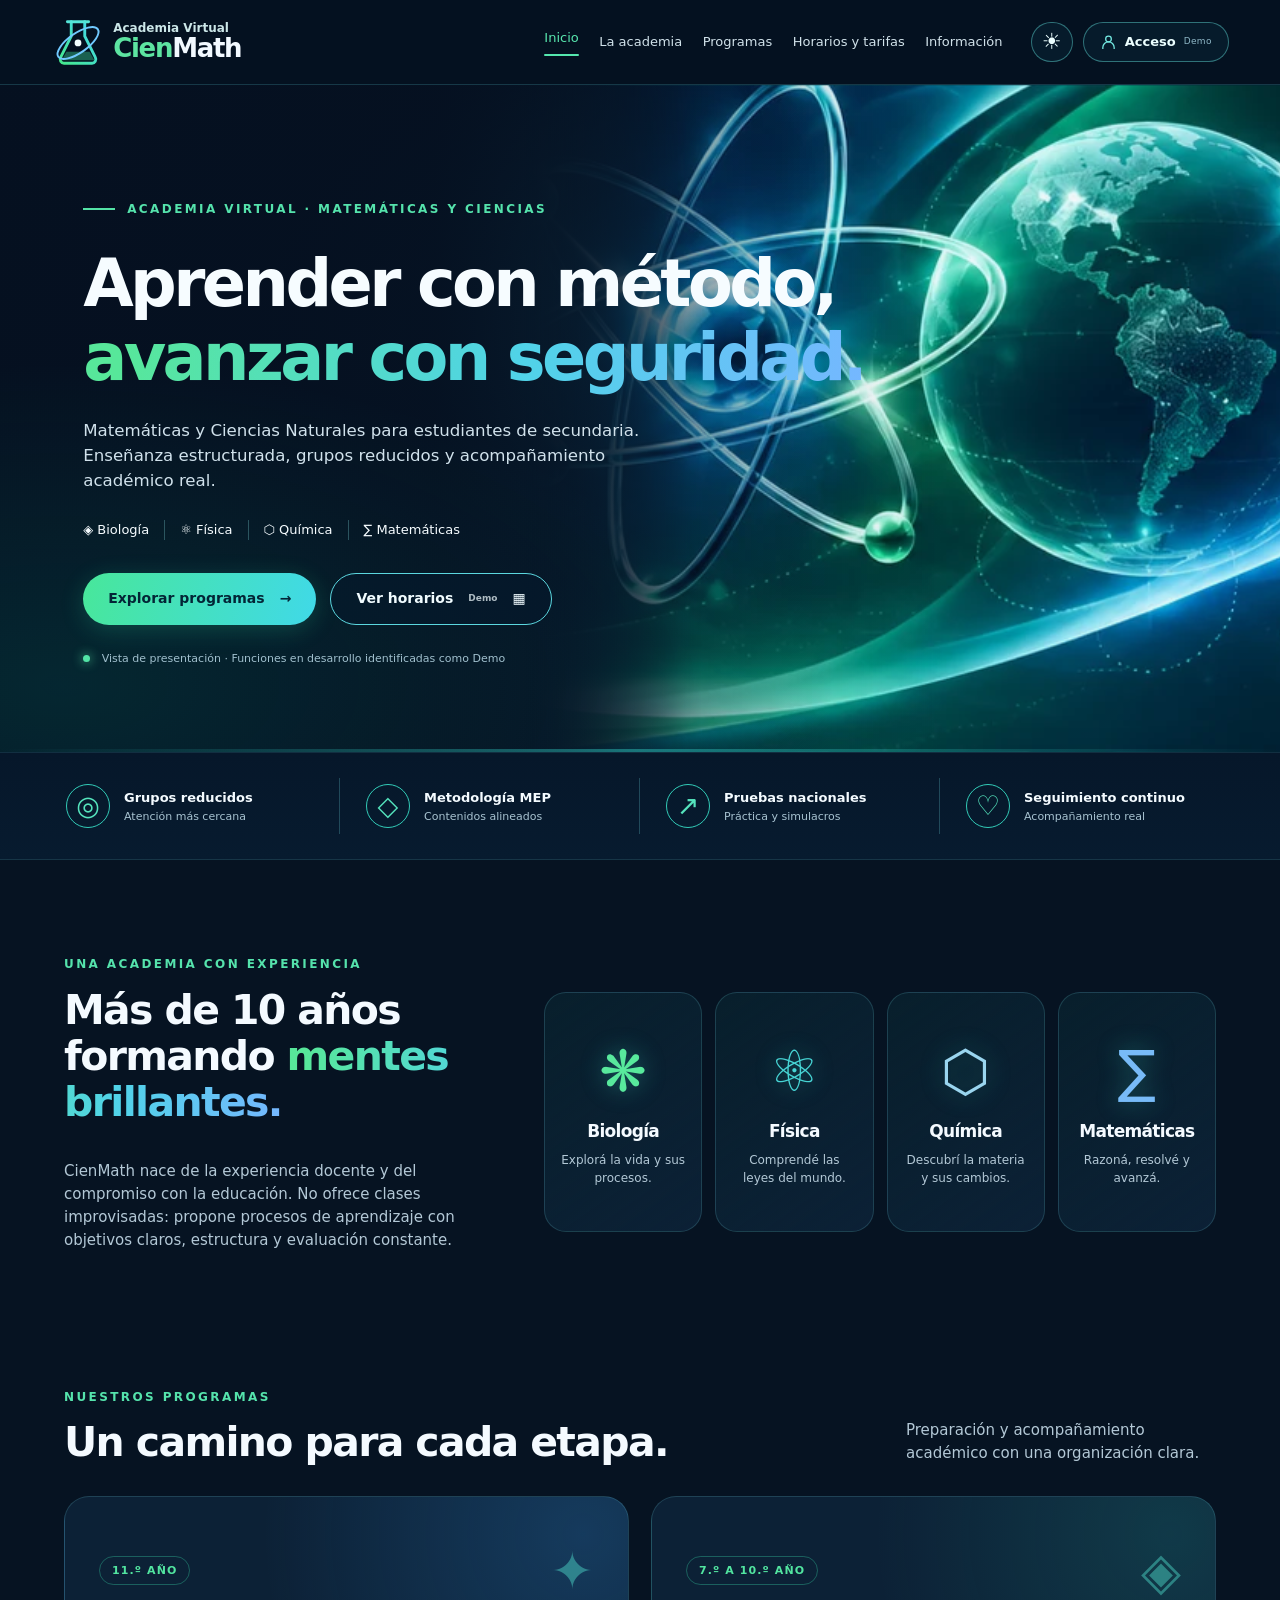
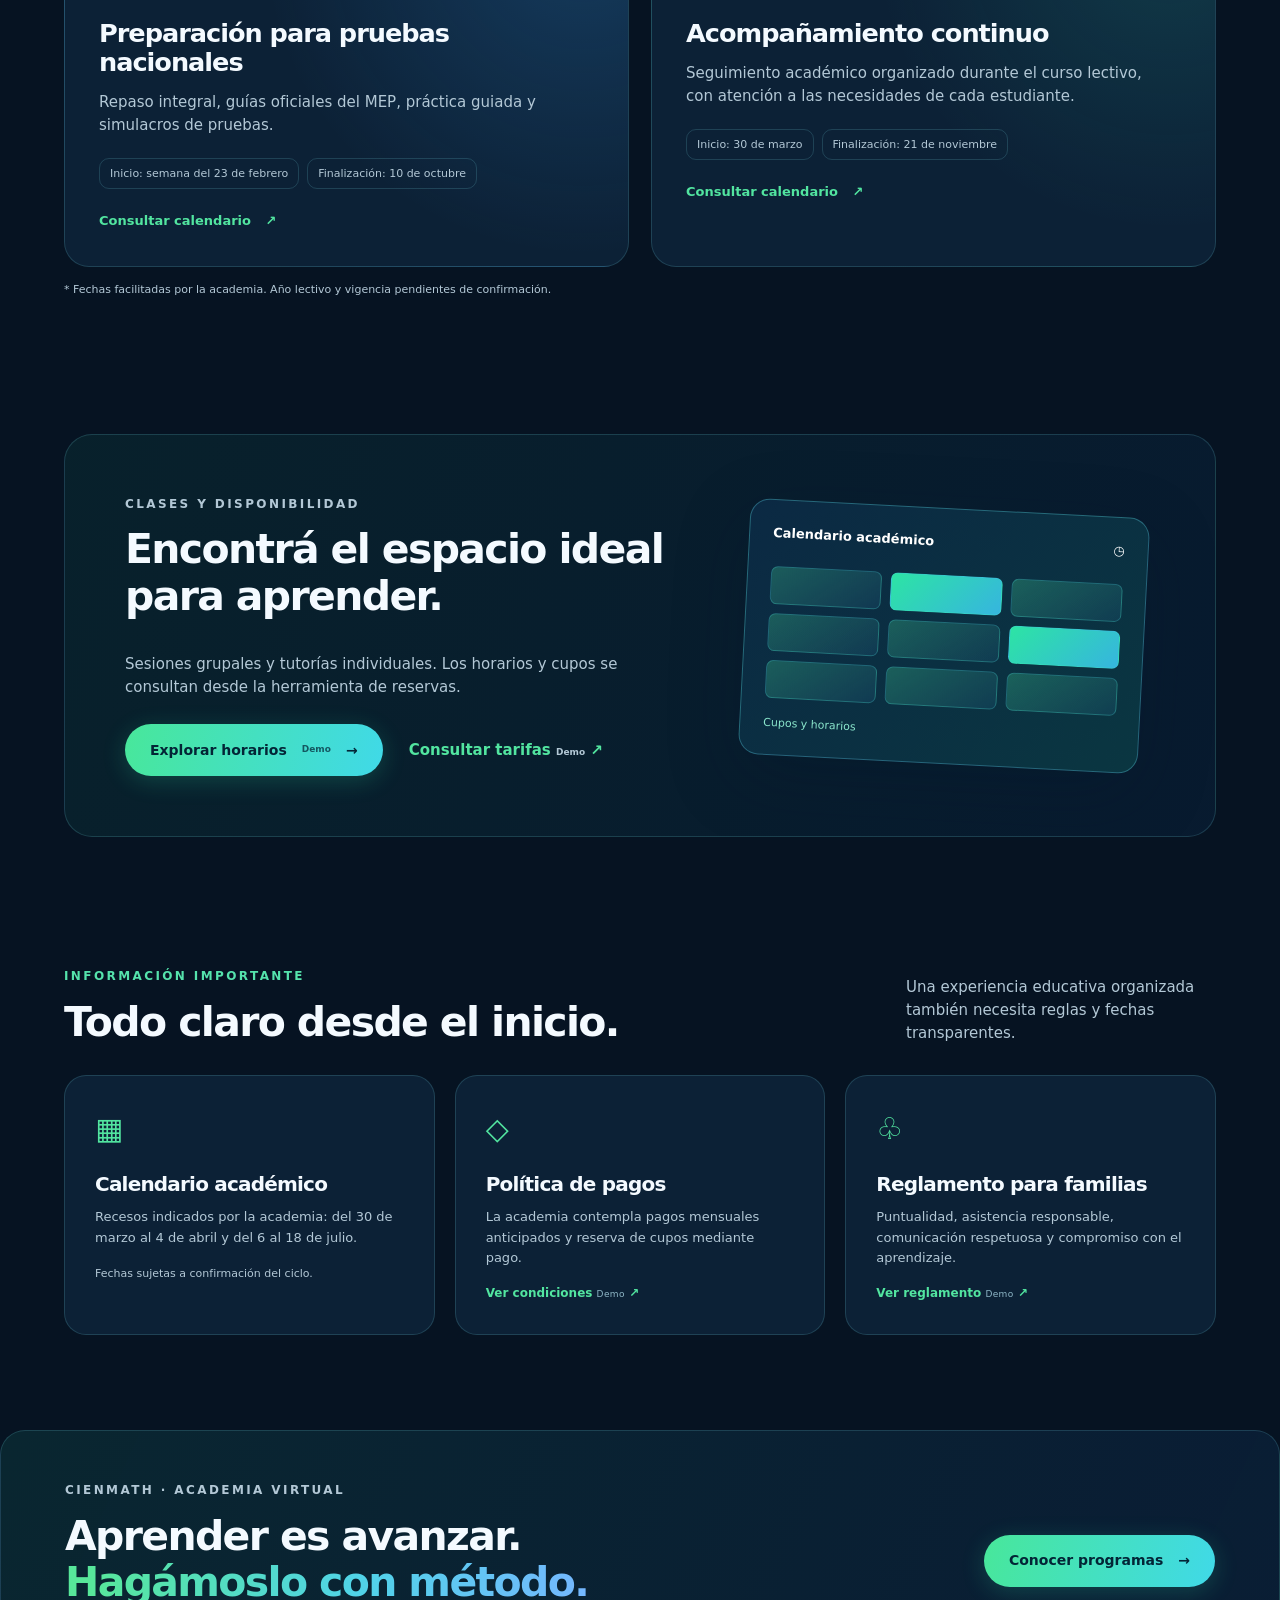
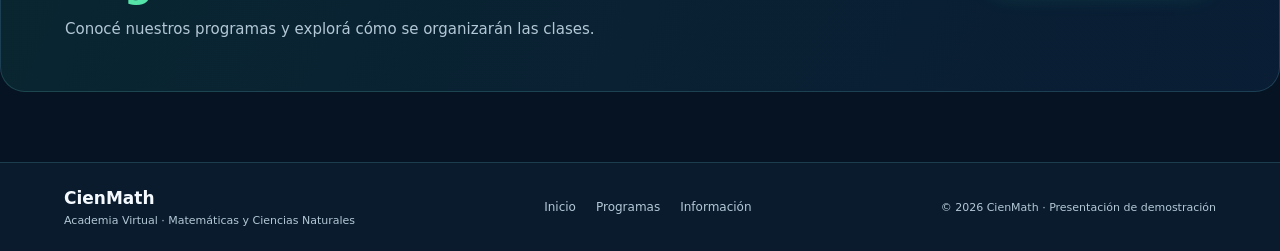
==== index.html @ b549e8f7 "Initial commit" ====
<!doctype html>
<html lang="es">
<head>
  <meta charset="utf-8">
  <meta name="viewport" content="width=device-width,initial-scale=1">
  <meta name="description" content="Academia Virtual CienMath: Matemáticas, Física, Química y Biología para secundaria. Preparación para pruebas nacionales y acompañamiento académico.">
  <meta name="theme-color" content="#071728">
  <title>CienMath | Academia Virtual de Ciencias</title>
  <!-- La portada se presenta inicialmente en oscuro; se respeta la preferencia ya elegida. -->
  <script>try{if(localStorage.getItem('cienmath:appearance')===null)localStorage.setItem('cienmath:appearance','dark')}catch(e){document.documentElement.classList.add('dark')}</script>
  <script src="js/theme.js"></script>
  <link rel="stylesheet" href="css/lobby.css">
</head>
<body>
  <a class="skip-link" href="#contenido">Saltar al contenido</a>
  <header class="lobby-header" id="inicio">
    <div class="header-inner">
      <a href="#inicio" class="identity" aria-label="CienMath · Inicio">
        <svg class="identity-icon" viewBox="0 0 56 56" aria-hidden="true"><defs><linearGradient id="logoG" x1="0" x2="1" y1="1" y2="0"><stop stop-color="#45e88c"/><stop offset="1" stop-color="#43d7f5"/></linearGradient></defs><path d="M21 7v15L10 44a4 4 0 0 0 3.6 6h28.8a4 4 0 0 0 3.6-6L35 22V7" fill="none" stroke="url(#logoG)" stroke-width="3" stroke-linecap="round"/><path d="M16 38h24l5 9H11z" fill="#40e49e" opacity=".38"/><path d="M17 7h22" stroke="#55e5d8" stroke-width="3" stroke-linecap="round"/><ellipse cx="28" cy="29" rx="25" ry="10" fill="none" stroke="#70c9ff" stroke-width="2" transform="rotate(-35 28 29)"/><circle cx="28" cy="29" r="3.5" fill="#f3ffff"/></svg>
        <span class="identity-type"><small>Academia Virtual</small><strong><em>Cien</em>Math</strong></span>
      </a>
      <button class="mobile-menu" id="mobile-menu" type="button" aria-controls="site-nav" aria-expanded="false" aria-label="Abrir menú"><span></span><span></span><span></span></button>
      <nav class="site-nav" id="site-nav" aria-label="Navegación principal">
        <a class="active" href="#inicio">Inicio</a><a href="#academia">La academia</a><a href="#programas">Programas</a><a href="#horarios">Horarios y tarifas</a><a href="#informacion">Información</a>
      </nav>
      <div class="header-actions">
        <button class="theme-control" data-theme-toggle type="button" aria-label="Cambiar tema">☾</button>
        <button class="access-button" data-open-access type="button"><svg viewBox="0 0 24 24" aria-hidden="true"><circle cx="12" cy="7" r="4"/><path d="M4 21v-2a8 8 0 0 1 16 0v2"/></svg> Acceso <span class="micro-demo">Demo</span></button>
      </div>
    </div>
  </header>
  <main id="contenido">
    <section class="hero" aria-labelledby="hero-title">
      <div class="hero-art" aria-hidden="true"></div>
      <div class="hero-glow" aria-hidden="true"></div>
      <div class="hero-inner">
        <div class="hero-copy">
          <p class="eyebrow"><span class="eyebrow-line"></span> ACADEMIA VIRTUAL · MATEMÁTICAS Y CIENCIAS</p>
          <h1 id="hero-title">Aprender con método,<br><span>avanzar con seguridad.</span></h1>
          <p class="hero-description">Matemáticas y Ciencias Naturales para estudiantes de secundaria. Enseñanza estructurada, grupos reducidos y acompañamiento académico real.</p>
          <div class="subjects-line" aria-label="Áreas de enseñanza"><span>◈ Biología</span><span>⚛ Física</span><span>⬡ Química</span><span>∑ Matemáticas</span></div>
          <div class="hero-buttons"><a href="#programas" class="cta primary">Explorar programas <span aria-hidden="true">→</span></a><a href="estudiantes.html" class="cta outline">Ver horarios <small>Demo</small><span aria-hidden="true">▦</span></a></div>
          <p class="hero-note"><span class="pulse"></span> Vista de presentación · Funciones en desarrollo identificadas como Demo</p>
        </div>
      </div>
      <div class="hero-bottom-light" aria-hidden="true"></div>
    </section>
    <section class="benefits" aria-label="Ventajas de CienMath"><div class="benefits-inner">
      <div class="benefit"><span class="benefit-icon">◎</span><span><b>Grupos reducidos</b><small>Atención más cercana</small></span></div>
      <div class="benefit"><span class="benefit-icon">◇</span><span><b>Metodología MEP</b><small>Contenidos alineados</small></span></div>
      <div class="benefit"><span class="benefit-icon">↗</span><span><b>Pruebas nacionales</b><small>Práctica y simulacros</small></span></div>
      <div class="benefit"><span class="benefit-icon">♡</span><span><b>Seguimiento continuo</b><small>Acompañamiento real</small></span></div>
    </div></section>
    <section class="content-section academy-section" id="academia">
      <div class="section-heading"><p class="kicker">UNA ACADEMIA CON EXPERIENCIA</p><h2>Más de 10 años formando <span>mentes brillantes.</span></h2><p>CienMath nace de la experiencia docente y del compromiso con la educación. No ofrece clases improvisadas: propone procesos de aprendizaje con objetivos claros, estructura y evaluación constante.</p></div>
      <div class="subject-cards">
        <article class="subject-card biology"><span class="subject-symbol">❋</span><h3>Biología</h3><p>Explorá la vida y sus procesos.</p></article>
        <article class="subject-card physics"><span class="subject-symbol">⚛</span><h3>Física</h3><p>Comprendé las leyes del mundo.</p></article>
        <article class="subject-card chemistry"><span class="subject-symbol">⬡</span><h3>Química</h3><p>Descubrí la materia y sus cambios.</p></article>
        <article class="subject-card mathematics"><span class="subject-symbol">∑</span><h3>Matemáticas</h3><p>Razoná, resolvé y avanzá.</p></article>
      </div>
    </section>
    <section class="content-section programs-section" id="programas">
      <div class="section-title-row"><div><p class="kicker">NUESTROS PROGRAMAS</p><h2>Un camino para cada etapa.</h2></div><p>Preparación y acompañamiento académico con una organización clara.</p></div>
      <div class="program-grid">
        <article class="program-card featured"><div class="program-top"><span class="program-tag">11.º AÑO</span><span class="program-art">✦</span></div><h3>Preparación para pruebas nacionales</h3><p>Repaso integral, guías oficiales del MEP, práctica guiada y simulacros de pruebas.</p><div class="program-dates"><span>Inicio: semana del 23 de febrero</span><span>Finalización: 10 de octubre</span></div><a href="#informacion" class="program-link">Consultar calendario <span>↗</span></a></article>
        <article class="program-card"><div class="program-top"><span class="program-tag">7.º A 10.º AÑO</span><span class="program-art">◈</span></div><h3>Acompañamiento continuo</h3><p>Seguimiento académico organizado durante el curso lectivo, con atención a las necesidades de cada estudiante.</p><div class="program-dates"><span>Inicio: 30 de marzo</span><span>Finalización: 21 de noviembre</span></div><a href="#informacion" class="program-link">Consultar calendario <span>↗</span></a></article>
      </div>
      <p class="disclaimer">* Fechas facilitadas por la academia. Año lectivo y vigencia pendientes de confirmación.</p>
    </section>
    <section class="content-section schedule-section" id="horarios">
      <div class="schedule-panel"><div><p class="kicker">CLASES Y DISPONIBILIDAD</p><h2>Encontrá el espacio ideal para aprender.</h2><p>Sesiones grupales y tutorías individuales. Los horarios y cupos se consultan desde la herramienta de reservas.</p><div class="schedule-actions"><a href="estudiantes.html" class="cta primary">Explorar horarios <small>Demo</small> <span>→</span></a><button class="text-button" data-open-info="tarifas" type="button">Consultar tarifas <small>Demo</small> ↗</button></div></div><div class="schedule-visual" aria-hidden="true"><div class="calendar-head"><span>Calendario académico</span><span>◷</span></div><div class="calendar-bars"><i></i><i></i><i></i><i></i><i></i><i></i><i></i><i></i><i></i></div><span class="calendar-floating">Cupos y horarios</span></div></div>
    </section>
    <section class="content-section info-section" id="informacion"><div class="section-title-row"><div><p class="kicker">INFORMACIÓN IMPORTANTE</p><h2>Todo claro desde el inicio.</h2></div><p>Una experiencia educativa organizada también necesita reglas y fechas transparentes.</p></div>
      <div class="info-grid">
        <article class="info-card"><div class="info-symbol">▦</div><h3>Calendario académico</h3><p>Recesos indicados por la academia: del 30 de marzo al 4 de abril y del 6 al 18 de julio.</p><small>Fechas sujetas a confirmación del ciclo.</small></article>
        <article class="info-card"><div class="info-symbol">◇</div><h3>Política de pagos</h3><p>La academia contempla pagos mensuales anticipados y reserva de cupos mediante pago.</p><button data-open-info="pagos" type="button">Ver condiciones <span class="micro-demo">Demo</span> ↗</button></article>
        <article class="info-card"><div class="info-symbol">♧</div><h3>Reglamento para familias</h3><p>Puntualidad, asistencia responsable, comunicación respetuosa y compromiso con el aprendizaje.</p><button data-open-info="reglamento" type="button">Ver reglamento <span class="micro-demo">Demo</span> ↗</button></article>
      </div>
    </section>
    <section class="closing"><div><p class="kicker">CIENMATH · ACADEMIA VIRTUAL</p><h2>Aprender es avanzar.<br><span>Hagámoslo con método.</span></h2><p>Conocé nuestros programas y explorá cómo se organizarán las clases.</p></div><a href="#programas" class="cta primary">Conocer programas <span>→</span></a></section>
  </main>
  <footer class="lobby-footer"><div class="footer-inner"><div><strong>CienMath</strong><span>Academia Virtual · Matemáticas y Ciencias Naturales</span></div><div class="footer-links"><a href="#inicio">Inicio</a><a href="#programas">Programas</a><a href="#informacion">Información</a></div><small>© 2026 CienMath · Presentación de demostración</small></div></footer>
  <!-- Los diálogos informativos no capturan datos ni simulan servicios activos. -->
  <dialog id="access-dialog" class="lobby-dialog"><div class="dialog-inner"><button class="dialog-close" data-close-dialog type="button" aria-label="Cerrar">×</button><p class="kicker">ACCESO DEL PERSONAL · DEMO</p><h2>Panel de la academia</h2><p>Ingresá como administrador o como uno de los profesores creados para recorrer la academia. Acceso simulado sin contraseñas ni seguridad real.</p><div class="dialog-links"><a href="acceso.html">Elegir perfil e ingresar <span>↗</span></a></div><small>Los cambios se almacenan únicamente en este navegador. No ingresar datos personales reales.</small></div></dialog>
  <dialog id="info-dialog" class="lobby-dialog"><div class="dialog-inner"><button class="dialog-close" data-close-dialog type="button" aria-label="Cerrar">×</button><p class="kicker">INFORMACIÓN INSTITUCIONAL · DEMO</p><h2 id="info-dialog-title">Información</h2><div id="info-dialog-body"></div><p class="dialog-footnote">Contenido facilitado por la academia. Debe revisarse y aprobarse antes de su publicación definitiva.</p></div></dialog>
  <script src="js/lobby.js" defer></script>
</body>
</html>
---- css/lobby.css ----
/* CIENMATH · Lobby institucional V13.8.18 · CSS aislado de las herramientas */
:root{color-scheme:light;--page:#f1f7f8;--surface:#fff;--ink:#0c293a;--muted:#506778;--edge:rgba(29,94,104,.17);--card:#fff;--accent:#159f80;--accent2:#1e9dc4}
:root.dark{color-scheme:dark;--page:#061322;--surface:#091b2d;--ink:#f4faff;--muted:#b3c8d6;--edge:rgba(115,214,226,.18);--card:#0c2136;--accent:#52e5a0;--accent2:#52cfff}
*{box-sizing:border-box}html{scroll-behavior:smooth;scroll-padding-top:94px}body{margin:0;background:var(--page);color:var(--ink);font:15px/1.55 system-ui,-apple-system,'Segoe UI',sans-serif;overflow-x:hidden}button,a{font:inherit}a{color:inherit;text-decoration:none}button{cursor:pointer}button:focus-visible,a:focus-visible{outline:3px solid #5deec4;outline-offset:4px}button:disabled{cursor:not-allowed}h1,h2,h3,p{margin-top:0}h1,h2,h3{line-height:1.13;letter-spacing:-.04em}h2{font-size:clamp(2rem,3.2vw,3.4rem)}.skip-link{position:absolute;left:-9999px}.skip-link:focus{left:12px;top:12px;z-index:999;background:white;color:#123;padding:12px}
.lobby-header{position:sticky;top:0;z-index:80;background:rgba(5,18,33,.92);border-bottom:1px solid rgba(89,198,214,.21);backdrop-filter:blur(22px);-webkit-backdrop-filter:blur(22px);color:#f2f9ff}.header-inner{max-width:1500px;margin:auto;min-height:84px;padding:10px clamp(18px,4vw,58px);display:flex;align-items:center;gap:clamp(12px,2.2vw,34px)}.identity{display:flex;align-items:center;gap:8px;flex-shrink:0}.identity-icon{width:54px;height:54px}.identity-type{display:flex;flex-direction:column;line-height:1.03}.identity-type small{font-size:12px;font-weight:550;color:#cce7e8}.identity-type strong{font-size:26px;letter-spacing:-.05em}.identity-type em{font-style:normal;color:#5de4a1}.site-nav{display:flex;align-items:center;gap:clamp(12px,1.6vw,27px);margin-left:auto}.site-nav a{font-size:13px;color:#d1e2ea;white-space:nowrap;transition:color .2s}.site-nav a:hover,.site-nav a.active{color:#58e7ae}.site-nav a.active:after{content:'';display:block;height:2px;background:#55e7ae;border-radius:5px;margin-top:5px}.header-actions{display:flex;align-items:center;gap:10px}.theme-control,.access-button{color:#ecffff;background:rgba(10,37,53,.55);border:1px solid rgba(98,225,222,.44);border-radius:999px;min-height:40px;transition:transform .2s,box-shadow .2s}.theme-control{width:42px;font-size:22px}.access-button{display:flex;align-items:center;gap:8px;padding:0 16px;font-weight:650;font-size:13px}.access-button svg{width:17px;height:17px;stroke:#73e8e1;stroke-width:1.8;fill:none}.theme-control:hover,.access-button:hover{transform:translateY(-2px);box-shadow:0 0 20px rgba(58,220,198,.25)}.micro-demo{font-size:9px;color:#90b9c9;font-weight:500;letter-spacing:.04em}.mobile-menu{display:none}
.hero{position:relative;isolation:isolate;min-height:620px;background:radial-gradient(ellipse at 70% 35%,#103d53 0,transparent 50%),linear-gradient(125deg,#061223 4%,#071e32 65%,#073847 100%);color:#f6fcff;overflow:hidden}.hero-art{position:absolute;z-index:-1;right:-1%;top:0;width:min(60%,920px);height:100%;background-image:linear-gradient(90deg,#07172a 0%,rgba(7,23,42,.1) 21%,transparent 55%),url('../assets/cienmath-ciencia-hero.webp');background-position:center,center;background-size:cover,cover;opacity:.97;mask-image:linear-gradient(to right,transparent 0%,black 23%);-webkit-mask-image:linear-gradient(to right,transparent 0%,black 23%)}.hero-glow{position:absolute;z-index:-1;inset:0;background:radial-gradient(ellipse at 5% 90%,rgba(4,158,135,.16),transparent 38%),linear-gradient(90deg,rgba(5,16,32,.95) 0%,rgba(5,16,32,.9) 34%,transparent 65%)}.hero-inner{max-width:1500px;min-height:620px;margin:auto;padding:clamp(80px,9vw,145px) clamp(22px,6.5vw,105px) 85px;display:flex;align-items:center}.hero-copy{max-width:800px;position:relative;z-index:2}.eyebrow,.kicker{font-size:12px;letter-spacing:.2em;font-weight:800;color:#55e3ac}.eyebrow{display:flex;align-items:center;gap:12px;margin-bottom:28px}.eyebrow-line{display:inline-block;width:32px;height:2px;background:#54e3a6}.hero h1{font-size:clamp(2.5rem,5.1vw,5.5rem);max-width:890px;letter-spacing:-.055em;margin-bottom:25px;text-wrap:balance}.hero h1 span,.content-section h2 span,.closing h2 span{background:linear-gradient(95deg,#57e79a 5%,#50d3e8 56%,#75b7ff 100%);-webkit-background-clip:text;background-clip:text;color:transparent}.hero-description{font-size:clamp(1rem,1.3vw,1.22rem);line-height:1.5;color:#d1e2ec;max-width:565px;margin-bottom:26px}.subjects-line{display:flex;align-items:center;gap:0;flex-wrap:wrap;margin-bottom:33px}.subjects-line span{font-size:13px;padding:0 15px;border-right:1px solid rgba(132,222,224,.3);white-space:nowrap}.subjects-line span:first-child{padding-left:0}.subjects-line span:last-child{border:0}.hero-buttons,.schedule-actions{display:flex;align-items:center;gap:14px;flex-wrap:wrap}.cta{display:inline-flex;align-items:center;justify-content:center;gap:15px;border-radius:999px;min-height:52px;padding:12px 25px;font-size:14px;font-weight:750;transition:transform .22s,box-shadow .22s;white-space:nowrap}.cta:hover{transform:translateY(-3px)}.cta.primary{background:linear-gradient(105deg,#48e79a,#40d9e8);color:#032536;box-shadow:0 5px 24px rgba(47,229,171,.2)}.cta.primary:hover{box-shadow:0 9px 32px rgba(47,229,171,.4)}.cta.outline{border:1px solid #5bd7df;color:#f1fcff;background:rgba(4,25,45,.55)}.cta.outline:hover{box-shadow:0 0 22px rgba(74,209,227,.2)}.cta small{font-size:9px;opacity:.72;font-weight:600}.hero-note{font-size:11px;color:#a1c0ce;margin-top:25px;margin-bottom:0}.pulse{display:inline-block;width:7px;height:7px;border-radius:50%;background:#52e4a6;box-shadow:0 0 11px #52e4a6;margin-right:8px}.hero-bottom-light{position:absolute;bottom:0;left:0;right:0;height:3px;background:linear-gradient(90deg,transparent,#27a7a4,transparent);opacity:.6}
.benefits{background:linear-gradient(180deg,#06172a,#071b2f);color:#f4fbff;border-top:1px solid rgba(115,223,227,.1);border-bottom:1px solid rgba(115,223,227,.15)}.benefits-inner{max-width:1400px;margin:auto;padding:25px 40px;display:grid;grid-template-columns:repeat(4,1fr)}.benefit{display:flex;align-items:center;gap:14px;padding:6px 26px;border-right:1px solid rgba(111,221,226,.25)}.benefit:last-child{border:0}.benefit-icon{width:44px;height:44px;display:grid;place-items:center;flex-shrink:0;border:1px solid #32cbb7;border-radius:50%;color:#55e4bd;font-size:27px}.benefit b,.benefit small{display:block}.benefit b{font-size:13px}.benefit small{color:#a8c3d1;font-size:11px}
.content-section{max-width:1440px;margin:auto;padding:95px clamp(22px,5vw,75px);scroll-margin-top:86px}.kicker{margin-bottom:13px}.academy-section{display:grid;grid-template-columns:.9fr 1.4fr;gap:48px;align-items:center}.section-heading h2{max-width:550px}.section-heading>p:last-child,.section-title-row>p,.schedule-panel p,.closing p{color:var(--muted);max-width:560px}.subject-cards{display:grid;grid-template-columns:repeat(4,minmax(0,1fr));gap:13px}.subject-card{min-height:240px;border:1px solid var(--edge);border-radius:22px;background:linear-gradient(145deg,rgba(34,179,168,.08),var(--card));padding:28px 16px 20px;text-align:center;display:flex;flex-direction:column;align-items:center;justify-content:center;transition:transform .25s,border-color .25s,box-shadow .25s}.subject-card:hover{transform:translateY(-6px);border-color:rgba(80,221,186,.6);box-shadow:0 14px 40px rgba(2,22,39,.18)}.subject-symbol{font-size:57px;line-height:1;color:#47d5d5;text-shadow:0 0 24px rgba(57,212,198,.4)}.biology .subject-symbol{color:#58e99c}.chemistry .subject-symbol{color:#9ad5ef}.mathematics .subject-symbol{color:#78bbf8}.subject-card h3{font-size:17px;margin:22px 0 9px}.subject-card p{color:var(--muted);font-size:12px;margin:0}.programs-section{padding-top:25px}.section-title-row{display:flex;align-items:end;justify-content:space-between;gap:24px;margin-bottom:30px}.section-title-row h2{margin:0}.section-title-row>p{max-width:310px;margin:0}.program-grid{display:grid;grid-template-columns:repeat(2,minmax(0,1fr));gap:22px}.program-card{position:relative;overflow:hidden;min-height:350px;border-radius:25px;border:1px solid var(--edge);padding:34px;background:radial-gradient(circle at 92% 10%,rgba(44,207,184,.14),transparent 48%),var(--card)}.program-card.featured{background:radial-gradient(circle at 92% 10%,rgba(54,153,238,.21),transparent 52%),var(--card)}.program-top{display:flex;justify-content:space-between;align-items:center}.program-tag{border:1px solid rgba(55,209,163,.36);border-radius:99px;padding:5px 12px;font-size:11px;color:var(--accent);letter-spacing:.1em;font-weight:750}.program-art{font-size:52px;color:rgba(80,224,206,.45)}.program-card h3{font-size:clamp(1.35rem,2vw,2rem);max-width:470px;margin:8px 0 14px}.program-card>p{color:var(--muted);max-width:480px}.program-dates{display:flex;gap:8px;flex-wrap:wrap;margin:20px 0}.program-dates span{border:1px solid var(--edge);border-radius:10px;padding:6px 10px;color:var(--muted);font-size:11px}.program-link{color:var(--accent);font-weight:750;font-size:13px}.program-link span{margin-left:10px}.disclaimer{font-size:11px;color:var(--muted);margin-top:14px}.schedule-section{padding-top:30px}.schedule-panel{display:grid;grid-template-columns:1.15fr .85fr;align-items:center;gap:35px;border:1px solid var(--edge);border-radius:28px;padding:clamp(28px,5vw,60px);background:linear-gradient(110deg,rgba(38,200,158,.08),rgba(32,121,207,.08));overflow:hidden}.schedule-panel h2{max-width:610px}.schedule-actions{margin-top:25px}.text-button{background:transparent;border:0;color:var(--accent);font-weight:700;padding:12px}.text-button small{font-size:9px;color:var(--muted)}.schedule-visual{max-width:400px;width:100%;justify-self:center;transform:rotate(3deg);border:1px solid rgba(89,205,226,.35);border-radius:20px;padding:23px;background:linear-gradient(135deg,#0b2943,#0a3641);box-shadow:0 22px 70px rgba(0,24,44,.25);color:white}.calendar-head{display:flex;justify-content:space-between;font-weight:700;font-size:13px;margin-bottom:23px}.calendar-bars{display:grid;grid-template-columns:repeat(3,1fr);gap:9px}.calendar-bars i{height:38px;border:1px solid rgba(70,208,210,.28);border-radius:7px;background:linear-gradient(145deg,rgba(72,227,159,.27),rgba(73,155,224,.1))}.calendar-bars i:nth-child(2),.calendar-bars i:nth-child(6){background:linear-gradient(135deg,#2de4a4,#36b5df)}.calendar-floating{display:block;color:#8be7cd;font-size:11px;margin-top:16px}.info-section{padding-top:35px}.info-grid{display:grid;grid-template-columns:repeat(3,1fr);gap:20px}.info-card{padding:30px;border-radius:22px;border:1px solid var(--edge);background:var(--card)}.info-symbol{font-size:30px;color:var(--accent)}.info-card h3{font-size:20px;margin:20px 0 12px}.info-card p{color:var(--muted);font-size:13px}.info-card small{font-size:11px;color:var(--muted)}.info-card button{background:none;border:0;color:var(--accent);padding:0;font-weight:750;font-size:12px}.closing{max-width:1300px;margin:0 auto 70px;padding:50px clamp(25px,5vw,65px);display:flex;align-items:center;justify-content:space-between;gap:30px;border-radius:25px;border:1px solid var(--edge);background:linear-gradient(115deg,rgba(35,182,156,.12),rgba(43,120,218,.1))}.closing h2{margin-bottom:13px}.closing p:last-child{margin-bottom:0}.lobby-footer{border-top:1px solid var(--edge);background:var(--surface)}.footer-inner{max-width:1440px;margin:auto;padding:22px clamp(22px,5vw,75px);display:flex;align-items:center;justify-content:space-between;gap:25px}.footer-inner>div:first-child{display:flex;flex-direction:column}.footer-inner strong{font-size:17px}.footer-inner span,.footer-inner small{font-size:11px;color:var(--muted)}.footer-links{display:flex;gap:20px}.footer-links a{font-size:12px;color:var(--muted)}.footer-links a:hover{color:var(--accent)}
.lobby-dialog{width:min(510px,calc(100% - 30px));border:1px solid rgba(89,217,206,.38);border-radius:24px;padding:0;background:var(--card);color:var(--ink);box-shadow:0 24px 90px rgba(0,0,0,.38)}.lobby-dialog::backdrop{background:rgba(0,10,22,.76);backdrop-filter:blur(6px)}.dialog-inner{padding:35px;position:relative}.dialog-close{position:absolute;right:18px;top:14px;border:0;background:transparent;color:var(--muted);font-size:30px}.dialog-inner h2{font-size:28px}.dialog-inner p:not(.kicker){color:var(--muted)}.dialog-inner small,.dialog-footnote{color:var(--muted);font-size:11px}.dialog-links{display:grid;gap:10px;margin:25px 0}.dialog-links a{display:flex;justify-content:space-between;align-items:center;border:1px solid var(--edge);border-radius:12px;padding:15px;color:var(--accent);font-weight:700}.dialog-links a:hover{background:rgba(61,218,180,.08)}#info-dialog-body ul{padding-left:20px;color:var(--muted)}#info-dialog-body li{margin:8px 0}
:root:not(.dark) .hero,:root:not(.dark) .benefits,:root:not(.dark) .lobby-header{color:#f4fbff}:root:not(.dark) .subject-card{box-shadow:0 8px 22px rgba(17,80,93,.04)}
@media(max-width:1220px){.header-inner{gap:13px}.site-nav{gap:13px}.site-nav a{font-size:12px}.identity-type strong{font-size:22px}.identity-icon{width:44px}.academy-section{grid-template-columns:1fr}.subject-cards{max-width:900px}.hero-art{width:64%;opacity:.75}}
@media(max-width:980px){.mobile-menu{display:flex;flex-direction:column;gap:5px;order:3;border:1px solid rgba(98,225,222,.44);border-radius:10px;background:transparent;padding:11px}.mobile-menu span{display:block;width:20px;height:2px;background:#e9fcff}.header-actions{margin-left:auto}.site-nav{display:none;position:absolute;top:100%;left:0;right:0;padding:15px 25px 25px;background:#081b2e;box-shadow:0 18px 24px rgba(0,0,0,.22);flex-direction:column;align-items:stretch;gap:14px}.site-nav.open{display:flex}.site-nav a{font-size:14px}.site-nav a.active:after{display:none}.hero-art{right:-22%;width:86%;opacity:.48}.hero-glow{background:linear-gradient(90deg,rgba(5,16,32,.95),rgba(5,16,32,.65))}.hero h1{font-size:clamp(2.6rem,6vw,4.5rem)}.benefits-inner{grid-template-columns:repeat(2,1fr);gap:20px}.benefit:nth-child(2){border:0}.info-grid{grid-template-columns:1fr 1fr}.info-card:last-child{grid-column:span 2}.closing{margin-left:20px;margin-right:20px}}
@media(max-width:680px){.header-inner{min-height:68px;padding:8px 15px}.identity-icon{width:39px;height:39px}.identity-type strong{font-size:20px}.identity-type small{font-size:9px}.access-button{padding:0 11px;min-height:36px;font-size:12px}.access-button svg{display:none}.theme-control{width:36px;min-height:36px}.mobile-menu{padding:8px}.hero{min-height:590px}.hero-inner{min-height:590px;padding:70px 22px 60px}.hero-art{right:-70%;width:155%;opacity:.34}.hero-glow{background:linear-gradient(90deg,rgba(5,16,32,.94),rgba(5,16,32,.65))}.hero h1{font-size:clamp(2.5rem,9vw,3.5rem)}.eyebrow{font-size:10px;letter-spacing:.12em}.hero-description{font-size:15px}.subjects-line{gap:10px 0}.subjects-line span{font-size:11px;padding:0 9px}.hero-buttons{align-items:stretch}.cta{min-height:48px;padding:10px 18px;font-size:12px}.hero-note{font-size:10px}.benefits-inner{padding:24px 15px;gap:12px}.benefit{padding:5px 8px;gap:9px}.benefit-icon{width:35px;height:35px;font-size:20px}.benefit b{font-size:11px}.benefit small{font-size:10px}.content-section{padding:62px 20px}.subject-cards{grid-template-columns:repeat(2,minmax(0,1fr));gap:10px}.subject-card{min-height:185px;padding:18px 9px}.subject-symbol{font-size:43px}.subject-card h3{font-size:15px;margin-top:12px}.subject-card p{font-size:11px}.section-title-row{align-items:start;flex-direction:column;gap:12px}.program-grid{grid-template-columns:1fr}.program-card{padding:25px;min-height:320px}.schedule-panel{grid-template-columns:1fr;padding:25px}.schedule-visual{max-width:320px}.info-grid{grid-template-columns:1fr}.info-card:last-child{grid-column:auto}.closing{flex-direction:column;align-items:start;padding:30px 24px;margin:0 20px 40px}.footer-inner{flex-direction:column;align-items:start;gap:14px;padding:25px 20px}.footer-links{flex-wrap:wrap}}
@media(prefers-reduced-motion:reduce){html{scroll-behavior:auto}*,*:before,*:after{transition:none!important;animation:none!important}}
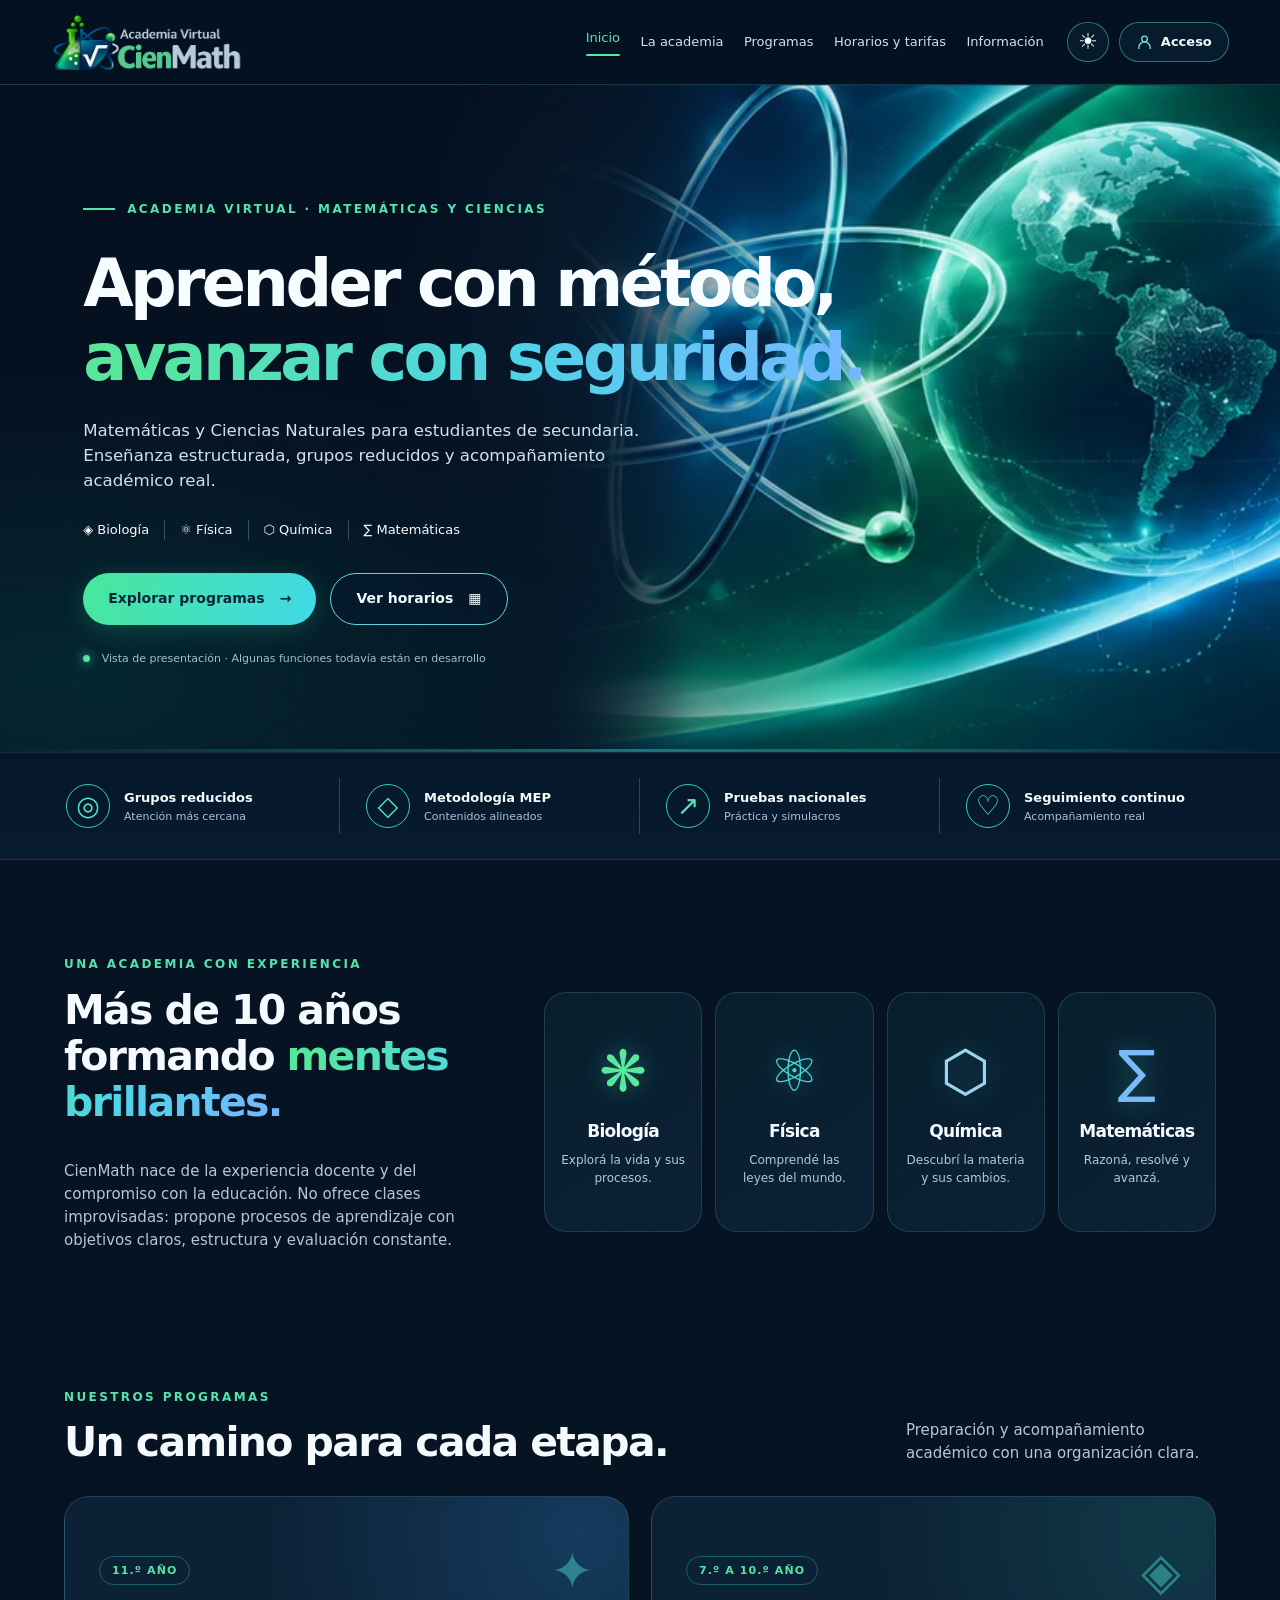
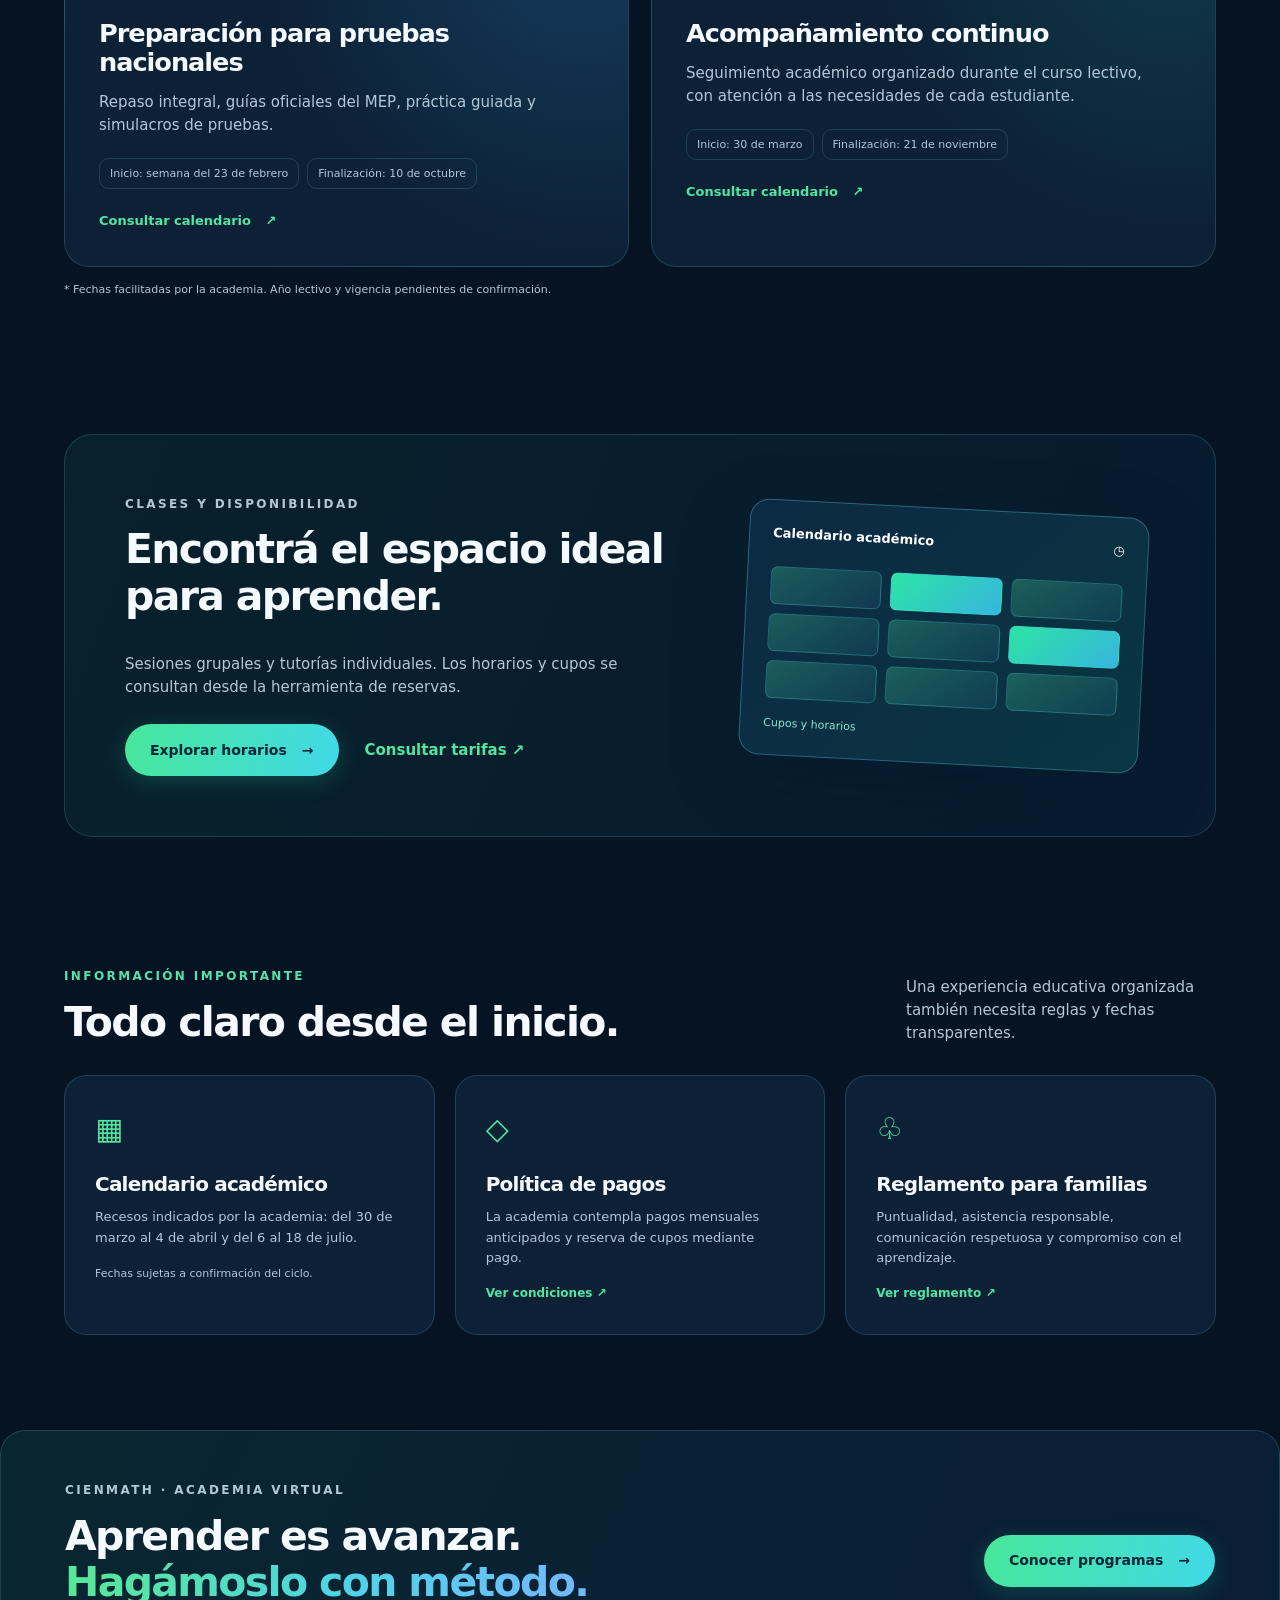
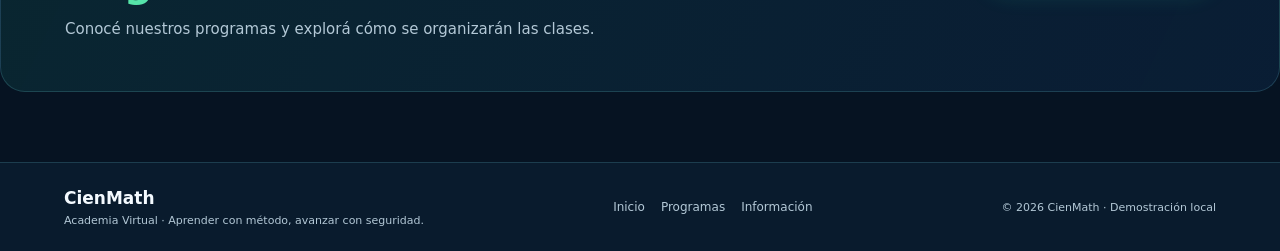
==== commit d5c08f93: "CienMath V13.8.25 - Actualización de primera entrega Actualización de interfaz, integración de Whats" ====
--- a/index.html
+++ b/index.html
@@ -1,34 +1,41 @@
 <!doctype html>
 <html lang="es">
 <head>
+  <link rel="icon" type="image/png" sizes="512x512" href="assets/cienmath-favicon.png">
+
   <meta charset="utf-8">
   <meta name="viewport" content="width=device-width,initial-scale=1">
   <meta name="description" content="Academia Virtual CienMath: Matemáticas, Física, Química y Biología para secundaria. Preparación para pruebas nacionales y acompañamiento académico.">
+  <!-- Vista previa al compartir el sitio; no altera su apariencia ni funciones. -->
+  <link rel="canonical" href="https://gabriel-netizen-bit.github.io/CienMath-Demo/">
+  <meta property="og:type" content="website">
+  <meta property="og:locale" content="es_CR">
+  <meta property="og:site_name" content="CienMath">
+  <meta property="og:title" content="CienMath | Academia Virtual">
+  <meta property="og:description" content="Matemáticas y Ciencias Naturales. Aprender con método, avanzar con seguridad. Conocé nuestra propuesta académica.">
+  <meta property="og:url" content="https://gabriel-netizen-bit.github.io/CienMath-Demo/">
+  <meta property="og:image" content="https://gabriel-netizen-bit.github.io/CienMath-Demo/assets/cienmath-whatsapp.jpg">
+  <meta property="og:image:secure_url" content="https://gabriel-netizen-bit.github.io/CienMath-Demo/assets/cienmath-whatsapp.jpg">
+  <meta property="og:image:type" content="image/jpeg">
+  <meta property="og:image:width" content="1200">
+  <meta property="og:image:height" content="630">
+  <meta property="og:image:alt" content="Academia Virtual CienMath · Matemáticas y Ciencias Naturales">
+  <meta name="twitter:card" content="summary_large_image">
+  <meta name="twitter:title" content="CienMath | Academia Virtual">
+  <meta name="twitter:description" content="Aprender con método, avanzar con seguridad.">
+  <meta name="twitter:image" content="https://gabriel-netizen-bit.github.io/CienMath-Demo/assets/cienmath-whatsapp.jpg">
   <meta name="theme-color" content="#071728">
   <title>CienMath | Academia Virtual de Ciencias</title>
   <!-- La portada se presenta inicialmente en oscuro; se respeta la preferencia ya elegida. -->
   <script>try{if(localStorage.getItem('cienmath:appearance')===null)localStorage.setItem('cienmath:appearance','dark')}catch(e){document.documentElement.classList.add('dark')}</script>
   <script src="js/theme.js"></script>
   <link rel="stylesheet" href="css/lobby.css">
+  <link rel="stylesheet" href="css/site-shell.css">
+  <script src="js/site-shell.js" defer></script>
 </head>
-<body>
+<body data-cm-page="index">
   <a class="skip-link" href="#contenido">Saltar al contenido</a>
-  <header class="lobby-header" id="inicio">
-    <div class="header-inner">
-      <a href="#inicio" class="identity" aria-label="CienMath · Inicio">
-        <svg class="identity-icon" viewBox="0 0 56 56" aria-hidden="true"><defs><linearGradient id="logoG" x1="0" x2="1" y1="1" y2="0"><stop stop-color="#45e88c"/><stop offset="1" stop-color="#43d7f5"/></linearGradient></defs><path d="M21 7v15L10 44a4 4 0 0 0 3.6 6h28.8a4 4 0 0 0 3.6-6L35 22V7" fill="none" stroke="url(#logoG)" stroke-width="3" stroke-linecap="round"/><path d="M16 38h24l5 9H11z" fill="#40e49e" opacity=".38"/><path d="M17 7h22" stroke="#55e5d8" stroke-width="3" stroke-linecap="round"/><ellipse cx="28" cy="29" rx="25" ry="10" fill="none" stroke="#70c9ff" stroke-width="2" transform="rotate(-35 28 29)"/><circle cx="28" cy="29" r="3.5" fill="#f3ffff"/></svg>
-        <span class="identity-type"><small>Academia Virtual</small><strong><em>Cien</em>Math</strong></span>
-      </a>
-      <button class="mobile-menu" id="mobile-menu" type="button" aria-controls="site-nav" aria-expanded="false" aria-label="Abrir menú"><span></span><span></span><span></span></button>
-      <nav class="site-nav" id="site-nav" aria-label="Navegación principal">
-        <a class="active" href="#inicio">Inicio</a><a href="#academia">La academia</a><a href="#programas">Programas</a><a href="#horarios">Horarios y tarifas</a><a href="#informacion">Información</a>
-      </nav>
-      <div class="header-actions">
-        <button class="theme-control" data-theme-toggle type="button" aria-label="Cambiar tema">☾</button>
-        <button class="access-button" data-open-access type="button"><svg viewBox="0 0 24 24" aria-hidden="true"><circle cx="12" cy="7" r="4"/><path d="M4 21v-2a8 8 0 0 1 16 0v2"/></svg> Acceso <span class="micro-demo">Demo</span></button>
-      </div>
-    </div>
-  </header>
+  <div data-cm-header></div>
   <main id="contenido">
     <section class="hero" aria-labelledby="hero-title">
       <div class="hero-art" aria-hidden="true"></div>
@@ -39,8 +46,8 @@
           <h1 id="hero-title">Aprender con método,<br><span>avanzar con seguridad.</span></h1>
           <p class="hero-description">Matemáticas y Ciencias Naturales para estudiantes de secundaria. Enseñanza estructurada, grupos reducidos y acompañamiento académico real.</p>
           <div class="subjects-line" aria-label="Áreas de enseñanza"><span>◈ Biología</span><span>⚛ Física</span><span>⬡ Química</span><span>∑ Matemáticas</span></div>
-          <div class="hero-buttons"><a href="#programas" class="cta primary">Explorar programas <span aria-hidden="true">→</span></a><a href="estudiantes.html" class="cta outline">Ver horarios <small>Demo</small><span aria-hidden="true">▦</span></a></div>
-          <p class="hero-note"><span class="pulse"></span> Vista de presentación · Funciones en desarrollo identificadas como Demo</p>
+          <div class="hero-buttons"><a href="#programas" class="cta primary">Explorar programas <span aria-hidden="true">→</span></a><a href="estudiantes.html" class="cta outline">Ver horarios<span aria-hidden="true">▦</span></a></div>
+          <p class="hero-note"><span class="pulse"></span> Vista de presentación · Algunas funciones todavía están en desarrollo</p>
         </div>
       </div>
       <div class="hero-bottom-light" aria-hidden="true"></div>
@@ -69,21 +76,21 @@
       <p class="disclaimer">* Fechas facilitadas por la academia. Año lectivo y vigencia pendientes de confirmación.</p>
     </section>
     <section class="content-section schedule-section" id="horarios">
-      <div class="schedule-panel"><div><p class="kicker">CLASES Y DISPONIBILIDAD</p><h2>Encontrá el espacio ideal para aprender.</h2><p>Sesiones grupales y tutorías individuales. Los horarios y cupos se consultan desde la herramienta de reservas.</p><div class="schedule-actions"><a href="estudiantes.html" class="cta primary">Explorar horarios <small>Demo</small> <span>→</span></a><button class="text-button" data-open-info="tarifas" type="button">Consultar tarifas <small>Demo</small> ↗</button></div></div><div class="schedule-visual" aria-hidden="true"><div class="calendar-head"><span>Calendario académico</span><span>◷</span></div><div class="calendar-bars"><i></i><i></i><i></i><i></i><i></i><i></i><i></i><i></i><i></i></div><span class="calendar-floating">Cupos y horarios</span></div></div>
+      <div class="schedule-panel"><div><p class="kicker">CLASES Y DISPONIBILIDAD</p><h2>Encontrá el espacio ideal para aprender.</h2><p>Sesiones grupales y tutorías individuales. Los horarios y cupos se consultan desde la herramienta de reservas.</p><div class="schedule-actions"><a href="estudiantes.html" class="cta primary">Explorar horarios <span>→</span></a><button class="text-button" data-open-info="tarifas" type="button">Consultar tarifas ↗</button></div></div><div class="schedule-visual" aria-hidden="true"><div class="calendar-head"><span>Calendario académico</span><span>◷</span></div><div class="calendar-bars"><i></i><i></i><i></i><i></i><i></i><i></i><i></i><i></i><i></i></div><span class="calendar-floating">Cupos y horarios</span></div></div>
     </section>
     <section class="content-section info-section" id="informacion"><div class="section-title-row"><div><p class="kicker">INFORMACIÓN IMPORTANTE</p><h2>Todo claro desde el inicio.</h2></div><p>Una experiencia educativa organizada también necesita reglas y fechas transparentes.</p></div>
       <div class="info-grid">
         <article class="info-card"><div class="info-symbol">▦</div><h3>Calendario académico</h3><p>Recesos indicados por la academia: del 30 de marzo al 4 de abril y del 6 al 18 de julio.</p><small>Fechas sujetas a confirmación del ciclo.</small></article>
-        <article class="info-card"><div class="info-symbol">◇</div><h3>Política de pagos</h3><p>La academia contempla pagos mensuales anticipados y reserva de cupos mediante pago.</p><button data-open-info="pagos" type="button">Ver condiciones <span class="micro-demo">Demo</span> ↗</button></article>
-        <article class="info-card"><div class="info-symbol">♧</div><h3>Reglamento para familias</h3><p>Puntualidad, asistencia responsable, comunicación respetuosa y compromiso con el aprendizaje.</p><button data-open-info="reglamento" type="button">Ver reglamento <span class="micro-demo">Demo</span> ↗</button></article>
+        <article class="info-card"><div class="info-symbol">◇</div><h3>Política de pagos</h3><p>La academia contempla pagos mensuales anticipados y reserva de cupos mediante pago.</p><button data-open-info="pagos" type="button">Ver condiciones  ↗</button></article>
+        <article class="info-card"><div class="info-symbol">♧</div><h3>Reglamento para familias</h3><p>Puntualidad, asistencia responsable, comunicación respetuosa y compromiso con el aprendizaje.</p><button data-open-info="reglamento" type="button">Ver reglamento  ↗</button></article>
       </div>
     </section>
     <section class="closing"><div><p class="kicker">CIENMATH · ACADEMIA VIRTUAL</p><h2>Aprender es avanzar.<br><span>Hagámoslo con método.</span></h2><p>Conocé nuestros programas y explorá cómo se organizarán las clases.</p></div><a href="#programas" class="cta primary">Conocer programas <span>→</span></a></section>
   </main>
-  <footer class="lobby-footer"><div class="footer-inner"><div><strong>CienMath</strong><span>Academia Virtual · Matemáticas y Ciencias Naturales</span></div><div class="footer-links"><a href="#inicio">Inicio</a><a href="#programas">Programas</a><a href="#informacion">Información</a></div><small>© 2026 CienMath · Presentación de demostración</small></div></footer>
+  <div data-cm-footer></div>
   <!-- Los diálogos informativos no capturan datos ni simulan servicios activos. -->
-  <dialog id="access-dialog" class="lobby-dialog"><div class="dialog-inner"><button class="dialog-close" data-close-dialog type="button" aria-label="Cerrar">×</button><p class="kicker">ACCESO DEL PERSONAL · DEMO</p><h2>Panel de la academia</h2><p>Ingresá como administrador o como uno de los profesores creados para recorrer la academia. Acceso simulado sin contraseñas ni seguridad real.</p><div class="dialog-links"><a href="acceso.html">Elegir perfil e ingresar <span>↗</span></a></div><small>Los cambios se almacenan únicamente en este navegador. No ingresar datos personales reales.</small></div></dialog>
-  <dialog id="info-dialog" class="lobby-dialog"><div class="dialog-inner"><button class="dialog-close" data-close-dialog type="button" aria-label="Cerrar">×</button><p class="kicker">INFORMACIÓN INSTITUCIONAL · DEMO</p><h2 id="info-dialog-title">Información</h2><div id="info-dialog-body"></div><p class="dialog-footnote">Contenido facilitado por la academia. Debe revisarse y aprobarse antes de su publicación definitiva.</p></div></dialog>
+  <dialog id="access-dialog" class="lobby-dialog"><div class="dialog-inner"><button class="dialog-close" data-close-dialog type="button" aria-label="Cerrar">×</button><p class="kicker">ACCESO DEL PERSONAL</p><h2>Panel de la academia</h2><p>Ingresá como administrador o como uno de los profesores creados para recorrer la academia. Acceso simulado sin contraseñas ni seguridad real.</p><div class="dialog-links"><a href="acceso.html">Elegir perfil e ingresar <span>↗</span></a></div><small>Los cambios se almacenan únicamente en este navegador. No ingresar datos personales reales.</small></div></dialog>
+  <dialog id="info-dialog" class="lobby-dialog"><div class="dialog-inner"><button class="dialog-close" data-close-dialog type="button" aria-label="Cerrar">×</button><p class="kicker">INFORMACIÓN INSTITUCIONAL</p><h2 id="info-dialog-title">Información</h2><div id="info-dialog-body"></div><p class="dialog-footnote">Contenido facilitado por la academia. Debe revisarse y aprobarse antes de su publicación definitiva.</p></div></dialog>
   <script src="js/lobby.js" defer></script>
 </body>
 </html>
--- a/css/site-shell.css
+++ b/css/site-shell.css
@@ -0,0 +1,111 @@
+/* CienMath V13.8.23: identidad compartida, aislada de los estilos de formularios y calendarios. */
+.cm-brand{display:inline-flex;align-items:center;flex-shrink:0;line-height:1;text-decoration:none!important;max-width:100%;}
+.cm-brand img{display:block;width:clamp(148px,16vw,192px);height:auto;max-width:100%;object-fit:contain;}
+.cm-header .header-inner{gap:clamp(10px,1.8vw,26px)}
+.cm-header .cm-brand{min-width:0}
+.cm-tool-header .cm-brand img{width:clamp(148px,15vw,178px)}
+.cm-tool-header .cm-tool-identity{min-width:0;display:flex;flex-direction:column;gap:2px}
+.cm-tool-header .cm-tool-identity .muted{font-size:11px;line-height:1.2}
+.cm-tool-header .site-header-actions,.cm-tool-header .teachers-nav{display:flex;align-items:center;justify-content:flex-end;flex-wrap:wrap;gap:8px}
+.cm-footer{margin-top:28px}
+.shell>.cm-footer{border:1px solid var(--line);border-radius:14px;background:var(--surface);}
+.shell>.cm-footer .footer-inner{padding:16px 22px;max-width:none}
+.shell>.cm-footer .footer-inner strong{color:var(--ink)}
+.shell>.cm-footer .footer-inner span,.shell>.cm-footer .footer-inner small,.shell>.cm-footer .footer-links a{color:var(--muted)}
+.cm-footer .footer-links{display:flex;gap:16px;flex-wrap:wrap}
+@media(max-width:980px){.cm-header .header-inner{gap:9px}.cm-header .cm-brand img{width:clamp(145px,22vw,185px)}}
+@media(max-width:680px){
+ .cm-header .cm-brand img{width:clamp(125px,35vw,160px)}
+ .cm-tool-header{gap:8px;flex-wrap:wrap}
+ .cm-tool-header .cm-brand img{width:150px}
+ .cm-tool-header .site-header-actions,.cm-tool-header .teachers-nav{gap:5px}
+ .cm-tool-header .cm-tool-identity .muted{font-size:10px}
+ .cm-header .header-inner{gap:6px}
+ .cm-footer .footer-inner{gap:12px}
+ .shell>.cm-footer .footer-inner{padding:15px}
+}
+@media(max-width:680px){
+  .cm-header:has(.panel-header-actions) .header-inner{flex-wrap:wrap}
+  .cm-header .panel-header-actions{width:100%;justify-content:flex-end}
+}
+
+/* V13.8.23 — La barra institucional sigue el modo global; el diseño del resto queda intacto. */
+:root:not(.dark) .cm-header.lobby-header {
+  background:rgba(250,254,255,.97);color:#123247;
+  border-bottom-color:rgba(29,123,143,.19);
+  box-shadow:0 5px 20px rgba(12,69,89,.07);
+}
+:root:not(.dark) .cm-header.lobby-header .site-nav a {color:#25485c}
+:root:not(.dark) .cm-header.lobby-header .site-nav a:hover,
+:root:not(.dark) .cm-header.lobby-header .site-nav a.active {color:#087f76}
+:root:not(.dark) .cm-header.lobby-header .theme-control,
+:root:not(.dark) .cm-header.lobby-header .access-button {
+  color:#174158;background:#edf8f8;border-color:rgba(20,132,143,.34);
+}
+:root:not(.dark) .cm-header.lobby-header .access-button svg {stroke:#087f76}
+:root:not(.dark) .cm-header.lobby-header .micro-demo {color:#496c7d}
+:root:not(.dark) .cm-header.lobby-header .mobile-menu {border-color:rgba(20,132,143,.34)}
+:root:not(.dark) .cm-header.lobby-header .mobile-menu span {background:#174158}
+:root:not(.dark) .cm-header.lobby-header .panel-admin-name {color:#456b79}
+:root:not(.dark) .cm-tool-header {background:color-mix(in srgb,var(--surface) 93%,var(--bg) 7%)}
+:root.dark .cm-tool-header {background:rgba(7,26,44,.94)}
+/* Anula el antiguo encabezado oscuro permanente de la página de reservas. */
+:root:not(.dark) .student-shell .student-top {
+  background:#f8fdfd;color:#173b4d;border-color:#cde1e5;
+  box-shadow:0 7px 24px rgba(0,37,52,.06);
+}
+:root:not(.dark) .student-shell .student-top .muted {color:#527180}
+:root:not(.dark) .student-shell .student-top .btn {
+  background:#edf8f8;border-color:rgba(20,132,143,.34);color:#174158;
+}
+@media(max-width:980px){
+  :root:not(.dark) .cm-header.lobby-header .site-nav {background:#f8fdfd;box-shadow:0 18px 24px rgba(5,44,64,.12)}
+}
+/* Mismo arte científico del lobby, suavizado con luz sin alterar la imagen original. */
+:root:not(.dark) .hero {
+  background:radial-gradient(ellipse at 78% 35%,#e0f8f4 0%,transparent 55%),
+             linear-gradient(125deg,#f7fdfd 5%,#eaf7fa 64%,#d7f3f1 100%);
+  color:#123247;
+}
+:root:not(.dark) .hero-art {
+  background-image:linear-gradient(90deg,#f7fdfd 0%,rgba(247,253,253,.68) 42%,rgba(247,253,253,.12) 100%),
+                   url('../assets/cienmath-ciencia-hero.webp');
+  opacity:.72;
+}
+:root:not(.dark) .hero-glow {
+  background:radial-gradient(ellipse at 5% 90%,rgba(4,158,135,.10),transparent 38%),
+             linear-gradient(90deg,rgba(248,253,253,.95) 0%,rgba(248,253,253,.72) 40%,transparent 75%);
+}
+:root:not(.dark) .hero-description,:root:not(.dark) .hero-note {color:#416474}
+:root:not(.dark) .hero h1 span {background:linear-gradient(95deg,#087b63 5%,#137a97 56%,#175a9b 100%);-webkit-background-clip:text;background-clip:text;color:transparent}
+:root:not(.dark) .hero .eyebrow {color:#078477}
+:root:not(.dark) .hero .eyebrow-line {background:#078477}
+:root:not(.dark) .hero .subjects-line span {border-color:rgba(20,111,123,.22)}
+:root:not(.dark) .hero .cta.outline {background:#fff;color:#16475c;border-color:#64b5bf}
+/* Segunda franja oscura en reservas: la misma ilustración, legible en modo claro. */
+:root:not(.dark) .student-shell .student-intro {
+  color:#123247;
+  background:linear-gradient(90deg,rgba(248,253,253,.98) 0%,rgba(239,250,250,.94) 46%,rgba(228,247,247,.65) 100%),
+             url('../assets/cienmath-ciencia-hero.webp') center right/cover;
+  border-color:#c9e4e4;
+}
+:root:not(.dark) .student-shell .student-intro h1 {color:#123247}
+:root:not(.dark) .student-shell .student-intro p:not(.student-eyebrow) {color:#416474}
+:root:not(.dark) .student-shell .student-intro .student-eyebrow {color:#078477}
+:root:not(.dark) .student-shell .student-intro-accent {color:#1688a7}
+
+/* V13.8.24 · Navegación unificada, sin alterar las herramientas. */
+#panel-admin-mode[hidden],#panel-teacher-mode[hidden]{display:none!important}
+.panel-teacher-grid{grid-template-columns:minmax(0,340px)}
+/* Identidad Bachillerato: el mismo naranja de la vista estudiantil.
+   Solo publicada y SIN reservas. Reservada conserva el violeta existente. */
+:root {--cm-bach-open:#b85824;--cm-bach-fill:rgba(204,100,38,.29)}
+:root.dark {--cm-bach-open:#f1a16d;--cm-bach-fill:rgba(236,125,58,.34)}
+.timecard.bach-class.published:not(.new):not(.booked),
+.weekcard.bach-class.published:not(.new):not(.booked){
+  background:var(--cm-bach-fill);border-color:var(--cm-bach-open);
+}
+.timecard.bach-class.published:not(.booked) .bach-label,
+.weekcard.bach-class.published:not(.booked) .bach-label{color:var(--cm-bach-open)}
+/* Solo vista diaria: aumentar ligeramente el nombre sin cambiar geometría. */
+.timecard.bach-class .bach-label{font-size:11.5px;font-weight:850}
